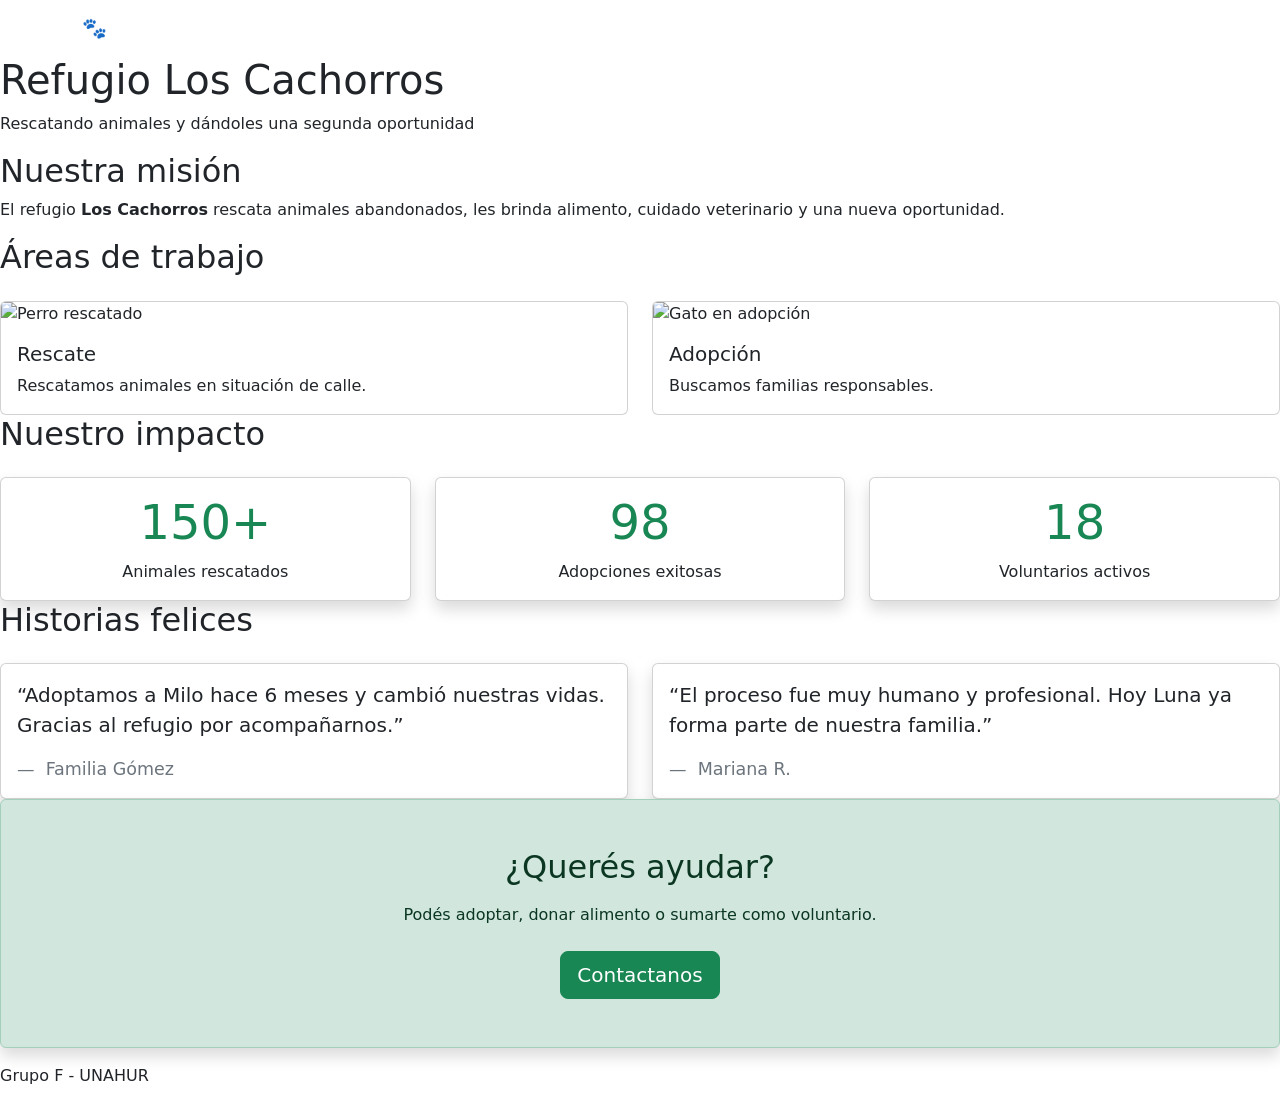
==== index.html @ f8b8ed61 "Add files via upload" ====
<!DOCTYPE html>
<html lang="es">
<head>
    <meta charset="UTF-8">
    <meta name="viewport" content="width=device-width, initial-scale=1.0">
    <title>Inicio - Refugio Los Cachorros</title>

    <link rel="stylesheet" href="style.css">
    <link href="https://cdn.jsdelivr.net/npm/bootstrap@5.3.8/dist/css/bootstrap.min.css" rel="stylesheet">
</head>
<body>

<header>
    <nav class="navbar navbar-expand-lg navbar-dark">
        <div class="container">
            <a class="navbar-brand" href="index.html">🐾 Los Cachorros</a>

            <button class="navbar-toggler" type="button" data-bs-toggle="collapse" data-bs-target="#menu">
                <span class="navbar-toggler-icon"></span>
            </button>

            <div class="collapse navbar-collapse" id="menu">
                <ul class="navbar-nav ms-auto">
                    <li class="nav-item">
                        <a class="nav-link active" href="index.html">Inicio</a>
                    </li>
                    <li class="nav-item">
                        <a class="nav-link" href="nosotros.html">Nosotros</a>
                    </li>
                    <li class="nav-item">
                        <a class="nav-link" href="programas.html">Programas</a>
                    </li>
                    <li class="nav-item">
                        <a class="nav-link" href="contacto.html">Contacto</a>
                    </li>
                </ul>
            </div>
        </div>
    </nav>

    <div class="hero">
        <h1>Refugio Los Cachorros</h1>
        <p>Rescatando animales y dándoles una segunda oportunidad</p>
    </div>
</header>

<main>
    <section>
        <h2>Nuestra misión</h2>
        <p>
            El refugio <strong>Los Cachorros</strong> rescata animales abandonados,
            les brinda alimento, cuidado veterinario y una nueva oportunidad.
        </p>
    </section>

    <section id="areas">
        <h2 class="mb-4">Áreas de trabajo</h2>

        <div class="row g-4">
            <div class="col-md-6">
                <div class="card">
                    <img src="https://images.unsplash.com/photo-1517849845537-4d257902454a?q=80&w=800" class="card-img-top" alt="Perro rescatado">
                    <div class="card-body">
                        <h5 class="card-title">Rescate</h5>
                        <p class="card-text">Rescatamos animales en situación de calle.</p>
                    </div>
                </div>
            </div>

            <div class="col-md-6">
                <div class="card">
                   <img src="https://images.unsplash.com/photo-1519052537078-e6302a4968d4?q=80&w=800" class="card-img-top" alt="Gato en adopción">
                    <div class="card-body">
                        <h5 class="card-title">Adopción</h5>
                        <p class="card-text">Buscamos familias responsables.</p>
                    </div>
                </div>
            </div>
        </div>
    </section>
<section>
    <h2 class="mb-4">Nuestro impacto</h2>

    <div class="row g-4">
        <div class="col-md-4">
            <div class="card text-center shadow h-100">
                <div class="card-body">
                    <h3 class="text-success display-5">150+</h3>
                    <p class="card-text">Animales rescatados</p>
                </div>
            </div>
        </div>

        <div class="col-md-4">
            <div class="card text-center shadow h-100">
                <div class="card-body">
                    <h3 class="text-success display-5">98</h3>
                    <p class="card-text">Adopciones exitosas</p>
                </div>
            </div>
        </div>

        <div class="col-md-4">
            <div class="card text-center shadow h-100">
                <div class="card-body">
                    <h3 class="text-success display-5">18</h3>
                    <p class="card-text">Voluntarios activos</p>
                </div>
            </div>
        </div>
    </div>
</section>

<section>
    <h2 class="mb-4">Historias felices</h2>

    <div class="row g-4">
        <div class="col-md-6">
            <div class="card shadow h-100">
                <div class="card-body">
                    <blockquote class="blockquote mb-0">
                        <p>
                            “Adoptamos a Milo hace 6 meses y cambió nuestras vidas.
                            Gracias al refugio por acompañarnos.”
                        </p>
                        <footer class="blockquote-footer mt-2">
                            Familia Gómez
                        </footer>
                    </blockquote>
                </div>
            </div>
        </div>

        <div class="col-md-6">
            <div class="card shadow h-100">
                <div class="card-body">
                    <blockquote class="blockquote mb-0">
                        <p>
                            “El proceso fue muy humano y profesional.
                            Hoy Luna ya forma parte de nuestra familia.”
                        </p>
                        <footer class="blockquote-footer mt-2">
                            Mariana R.
                        </footer>
                    </blockquote>
                </div>
            </div>
        </div>
    </div>
</section>

<section>
    <div class="alert alert-success text-center p-5 shadow">
        <h2 class="mb-3">¿Querés ayudar?</h2>
        <p class="mb-4">
            Podés adoptar, donar alimento o sumarte como voluntario.
        </p>
        <a href="contacto.html" class="btn btn-success btn-lg">
            Contactanos
        </a>
    </div>
</section>
    </aside>
</main>

<footer>
    <p>Grupo F - UNAHUR</p>
</footer>

<script src="https://cdn.jsdelivr.net/npm/bootstrap@5.3.8/dist/js/bootstrap.bundle.min.js"></script>
</body>
</html>
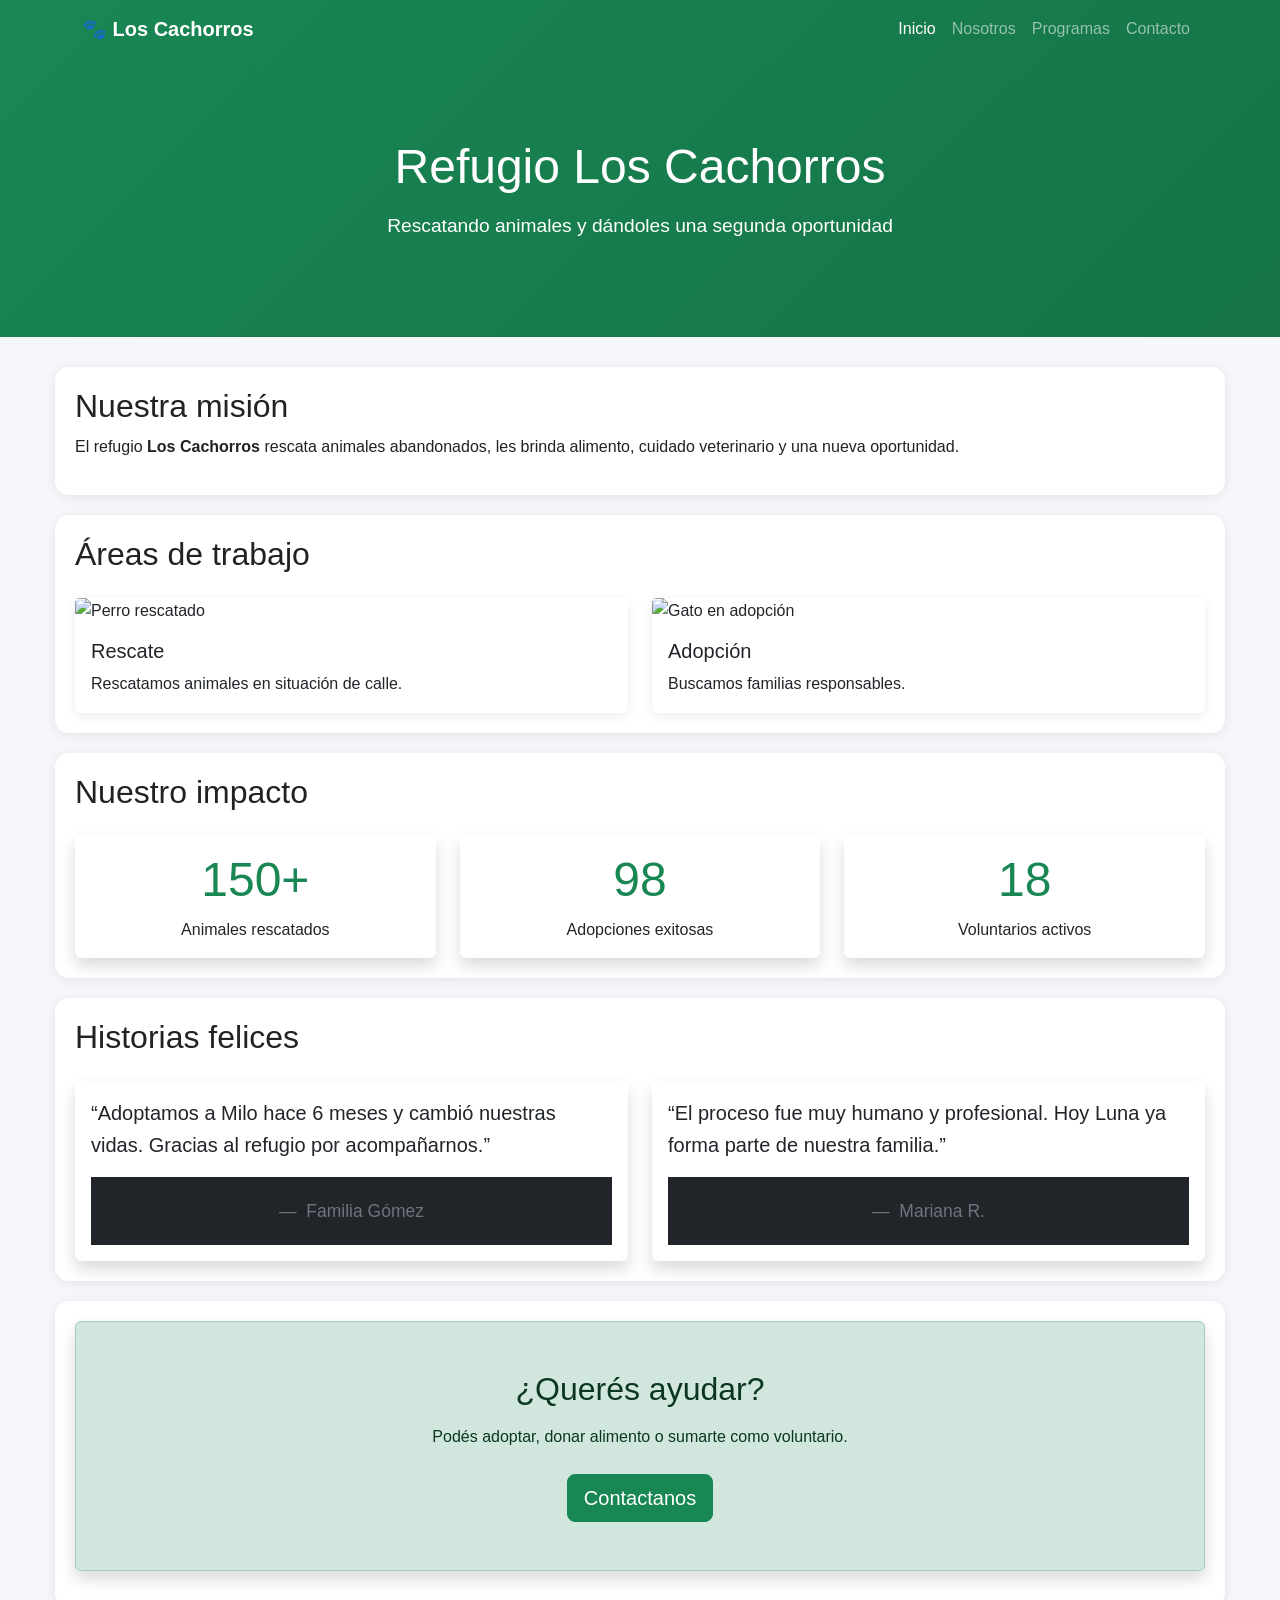
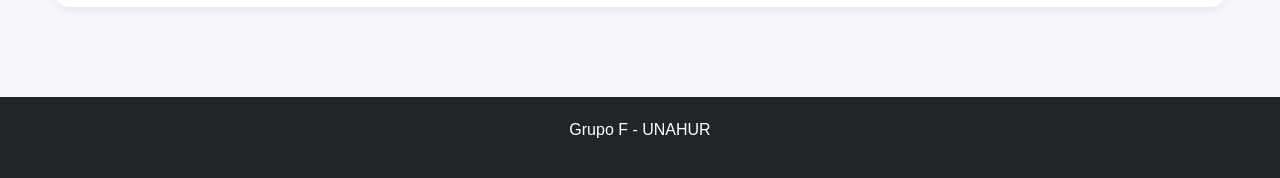
==== commit 258b7de1: "Update index.html" ====
--- a/index.html
+++ b/index.html
@@ -4,9 +4,9 @@
     <meta charset="UTF-8">
     <meta name="viewport" content="width=device-width, initial-scale=1.0">
     <title>Inicio - Refugio Los Cachorros</title>
-
+    
+    <link href="https://cdn.jsdelivr.net/npm/bootstrap@5.3.8/dist/css/bootstrap.min.css" rel="stylesheet">
     <link rel="stylesheet" href="style.css">
-    <link href="https://cdn.jsdelivr.net/npm/bootstrap@5.3.8/dist/css/bootstrap.min.css" rel="stylesheet">
 </head>
 <body>
 
@@ -169,4 +169,4 @@
 
 <script src="https://cdn.jsdelivr.net/npm/bootstrap@5.3.8/dist/js/bootstrap.bundle.min.js"></script>
 </body>
-</html>+</html>
--- a/style.css
+++ b/style.css
@@ -0,0 +1,73 @@
+*{
+    margin:0;
+    padding:0;
+    box-sizing:border-box;
+}
+
+body{
+    font-family: Arial, sans-serif;
+    background:#f5f7fa;
+    color:#222;
+    line-height:1.6;
+}
+
+header{
+    background:linear-gradient(135deg,#198754,#157347);
+    color:white;
+}
+
+.navbar-brand{
+    font-weight:bold;
+}
+
+main{
+    max-width:1200px;
+    margin:auto;
+    padding:30px 15px;
+}
+
+section, article, aside{
+    background:white;
+    margin-bottom:20px;
+    padding:20px;
+    border-radius:14px;
+    box-shadow:0 2px 12px rgba(0,0,0,.08);
+}
+
+.card{
+    border:none;
+    box-shadow:0 3px 12px rgba(0,0,0,.08);
+    transition:.3s;
+    height:100%;
+}
+
+.card:hover{
+    transform:translateY(-6px);
+}
+
+img{
+    max-width:100%;
+    border-radius:10px;
+}
+
+footer{
+    background:#212529;
+    color:white;
+    text-align:center;
+    padding:20px;
+    margin-top:40px;
+}
+
+.hero{
+    text-align:center;
+    padding:80px 20px;
+}
+
+.hero h1{
+    font-size:3rem;
+}
+
+.hero p{
+    font-size:1.2rem;
+    margin-top:15px;
+}
